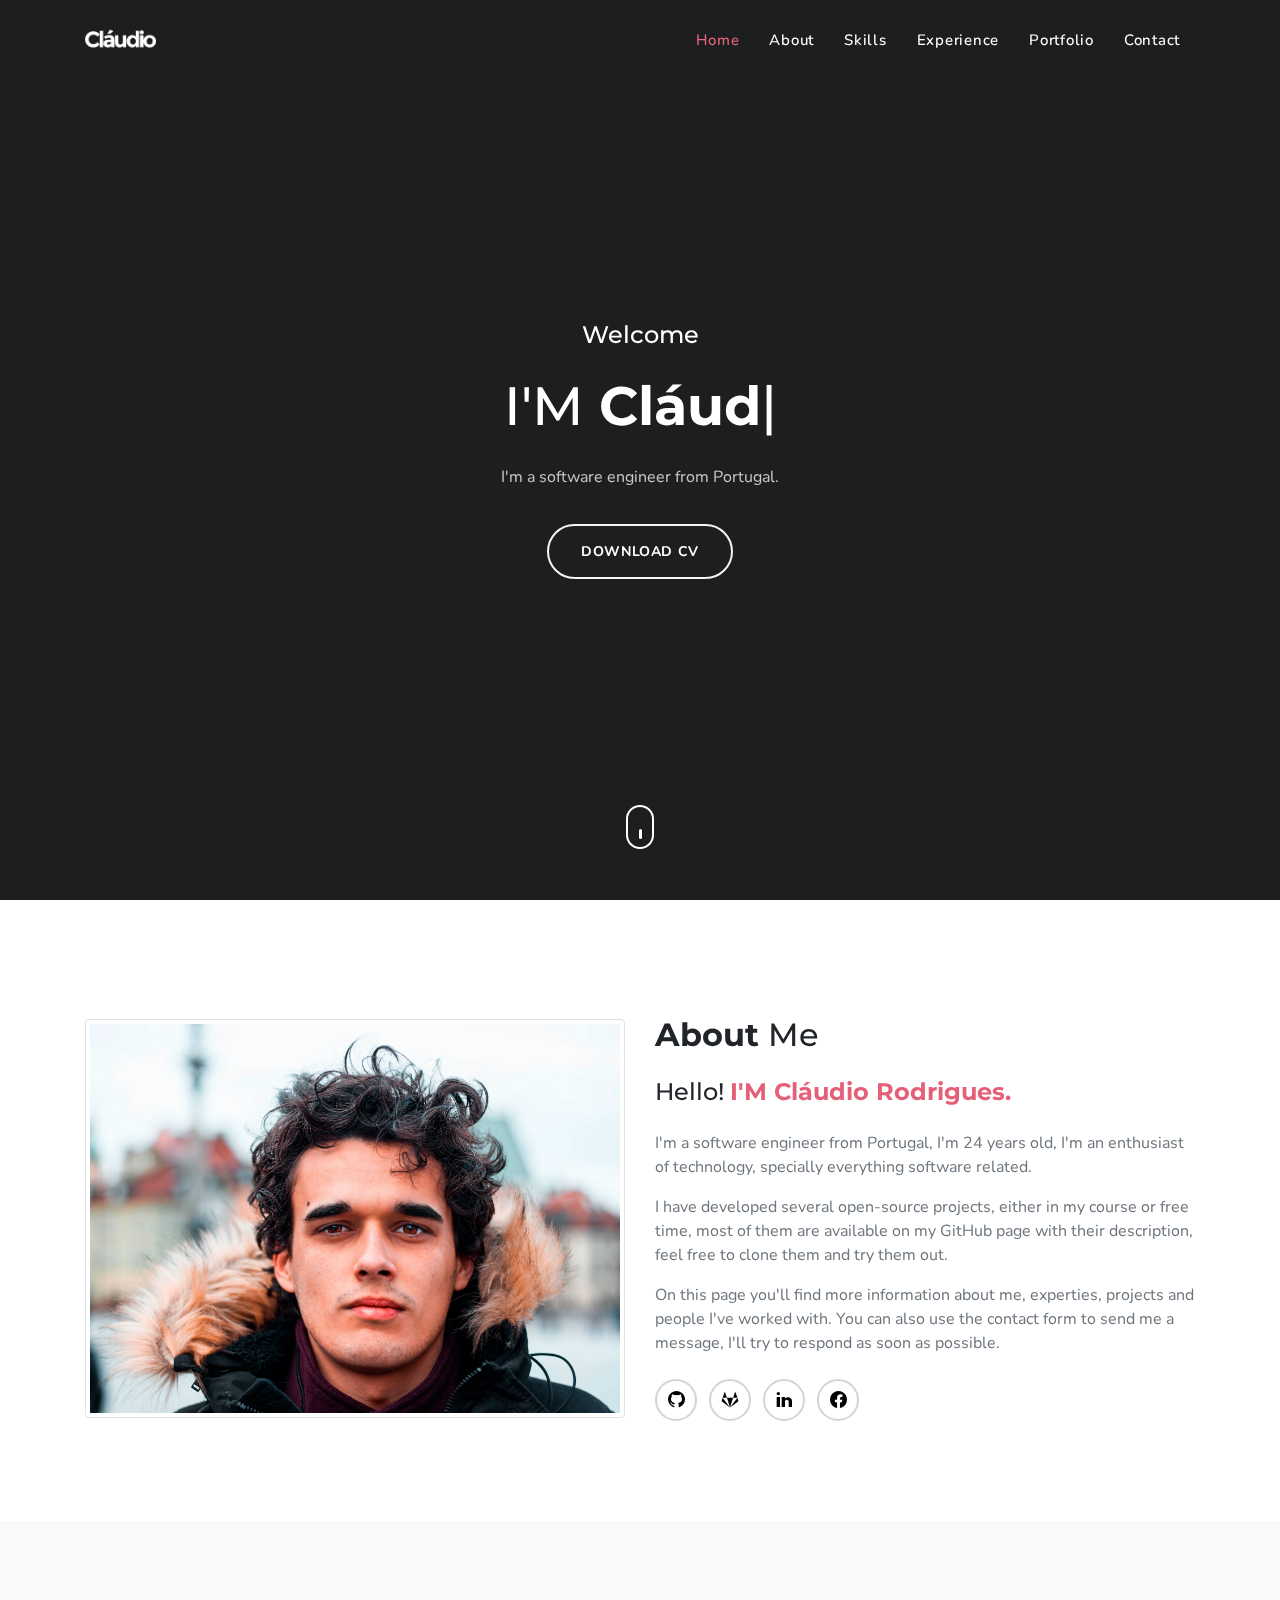
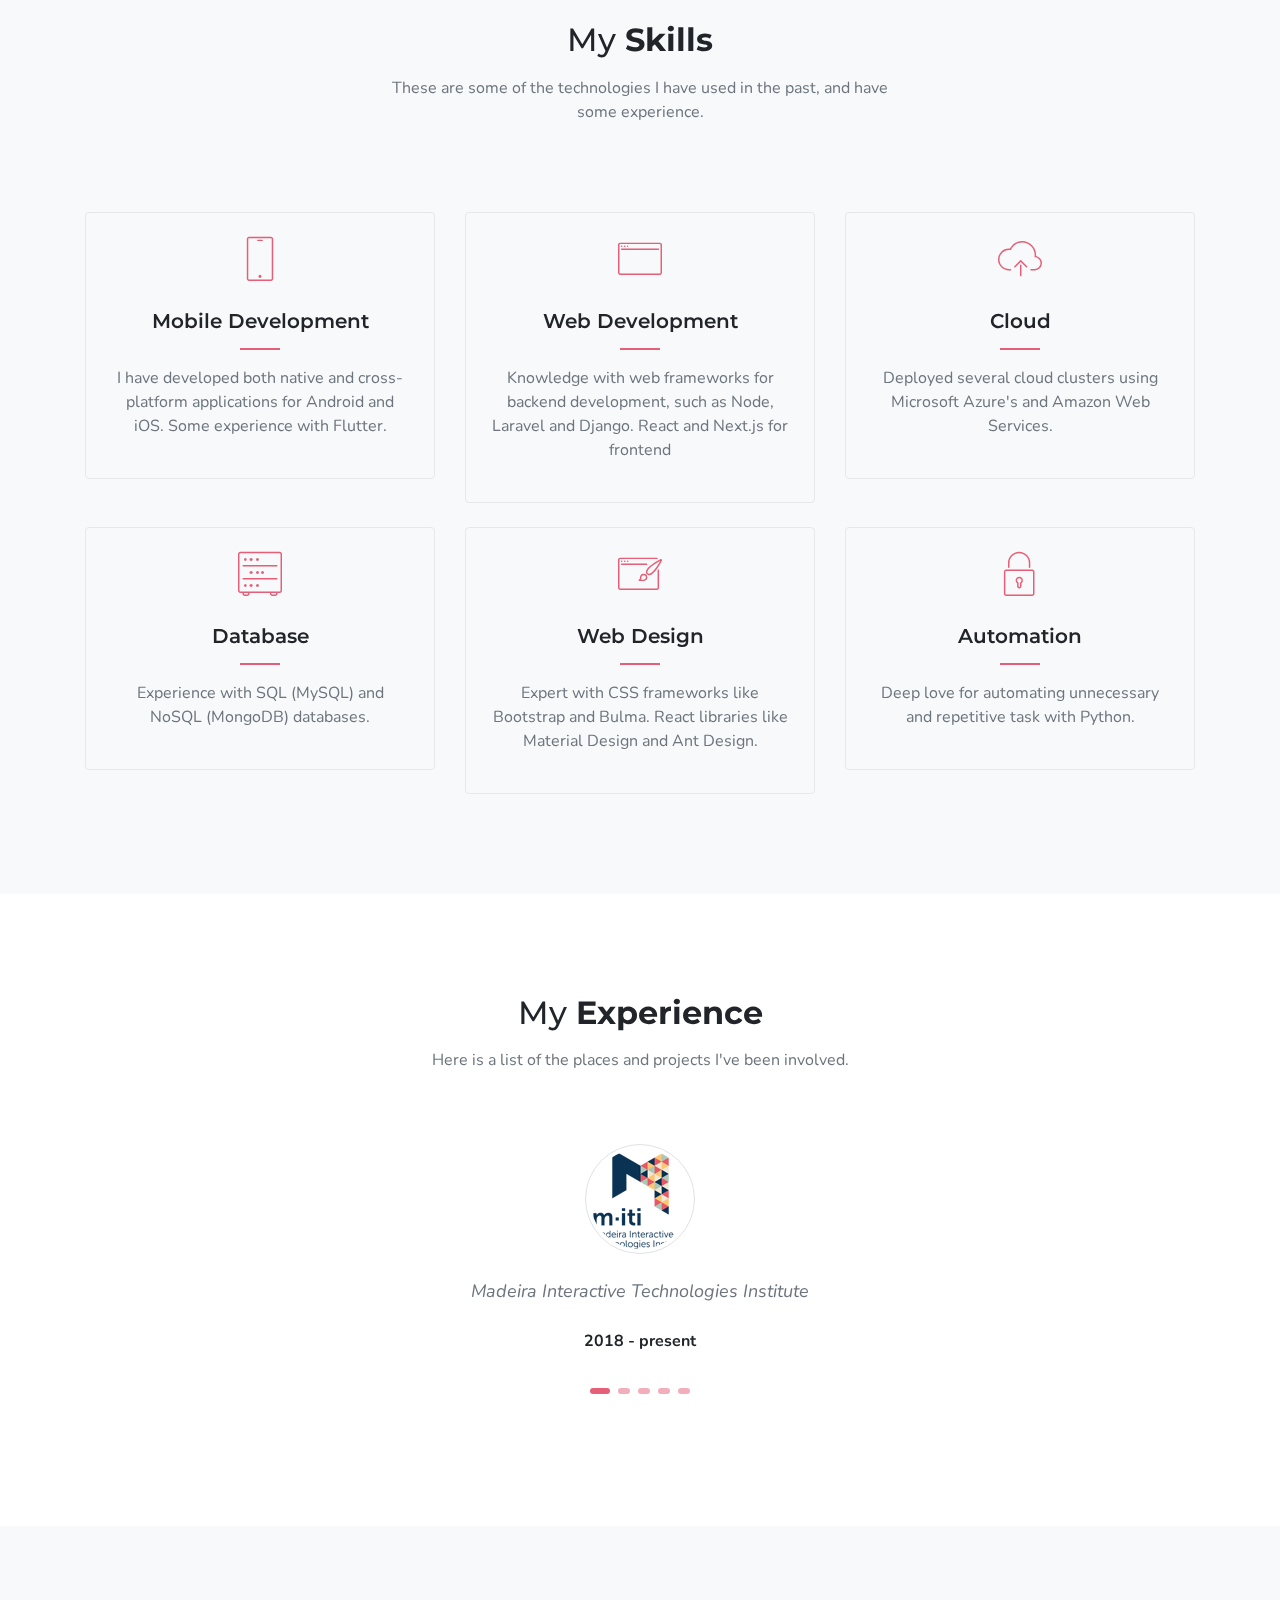
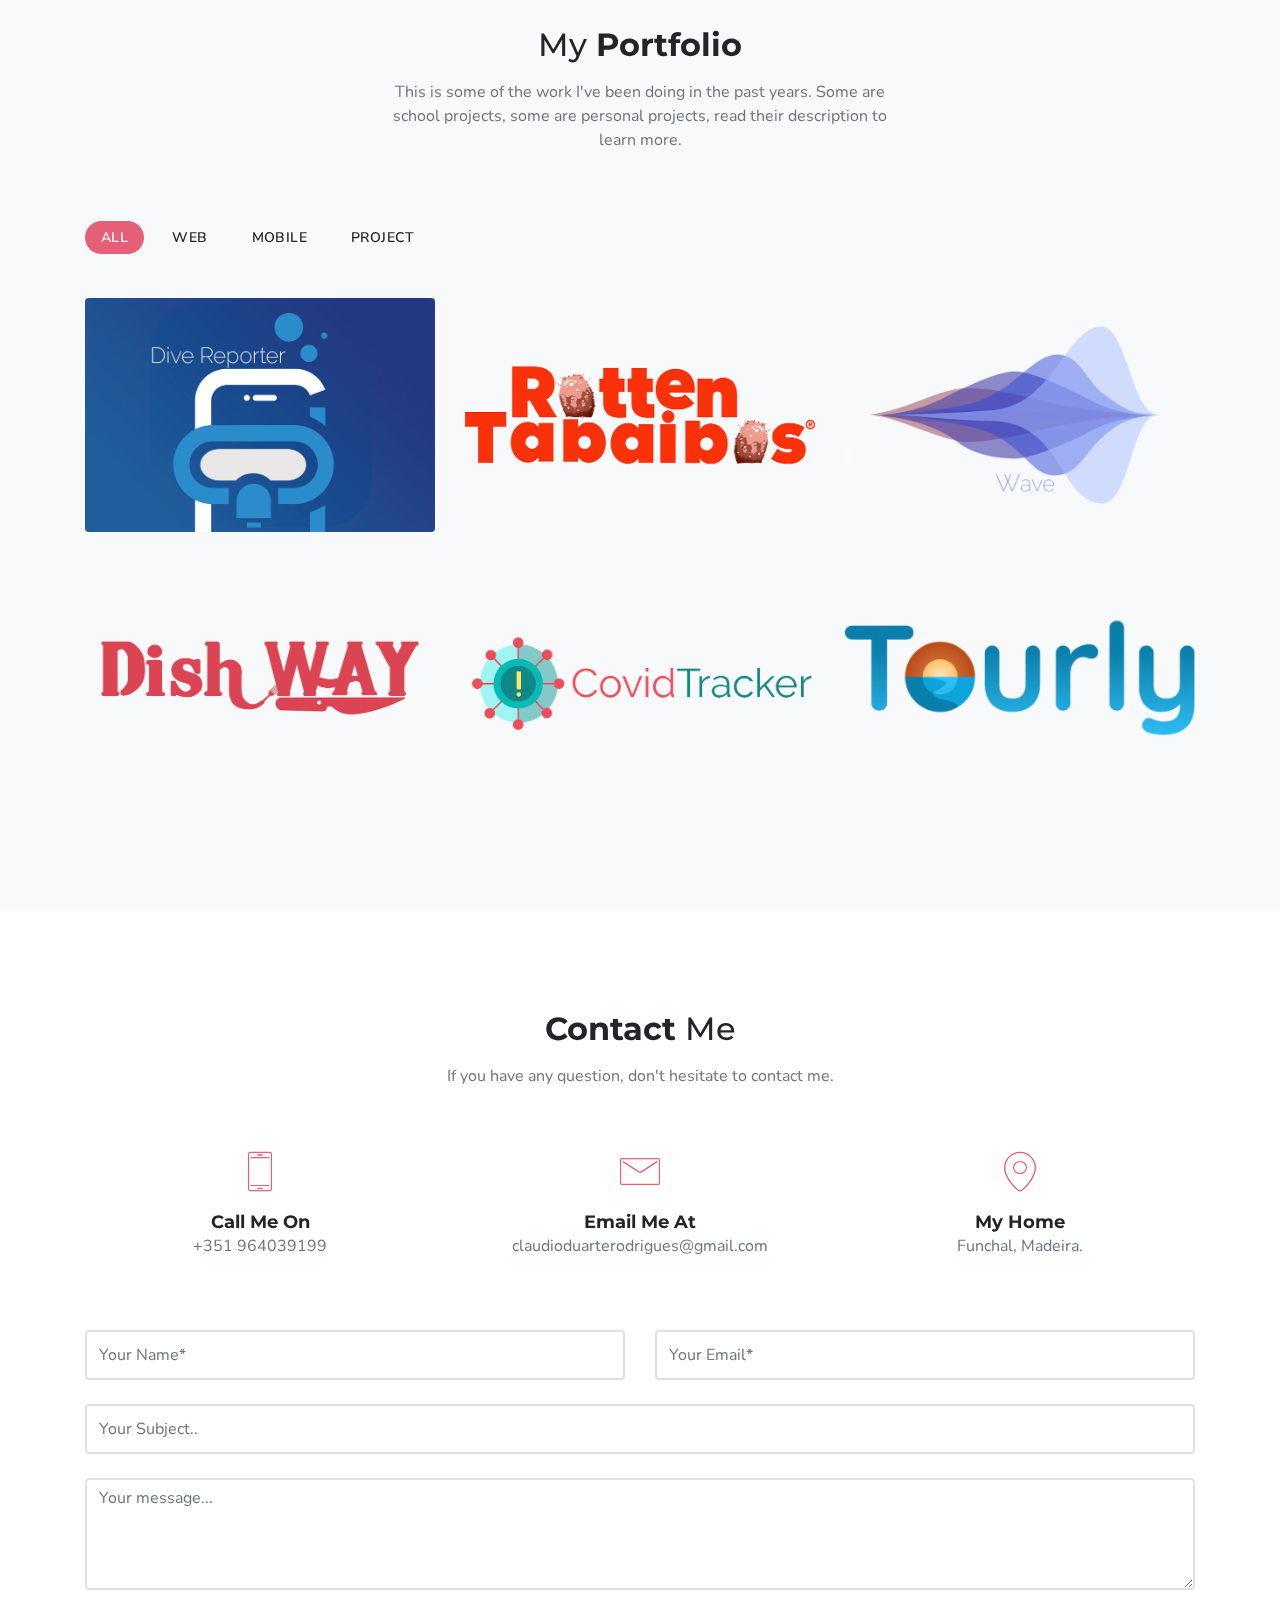
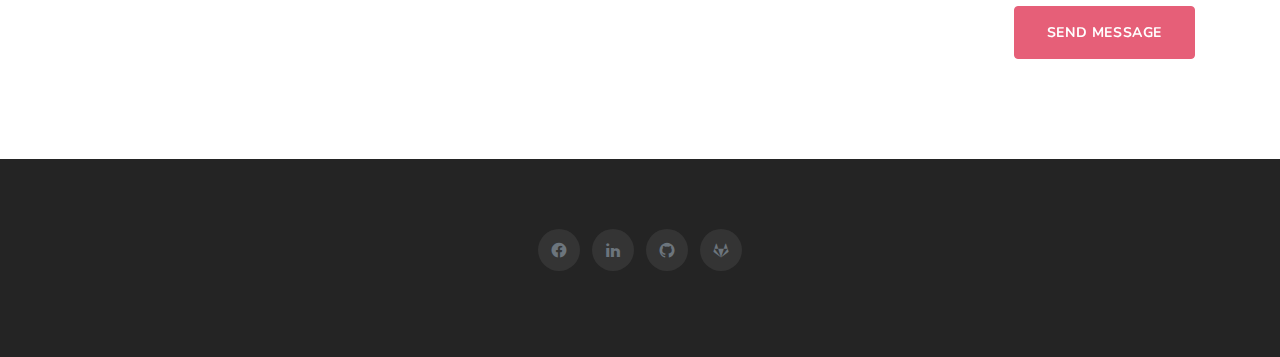
==== index.html @ 99cd3620 "Update index html" ====
<!DOCTYPE html>
<html lang="en">

<head>
    <meta charset="UTF-8">
    <meta name="viewport" content="width=device-width, initial-scale=1">
    <title>Cláudio Rodrigues</title>
    <meta name="description" content="" />
    <meta name="keywords" content="" />
    <meta name="author" content="SRBThemes" />

    <link rel="shortcut icon" href="favicon-32x32.png">

    <!--Bootstrap Css-->
    <link rel="stylesheet" type="text/css" href="css/bootstrap.min.css" />

    <!-- Materialdesign icons Css -->
    <link href="MaterialDesign-Webfont-master/css/materialdesignicons.css" rel="stylesheet">

    <!-- Mobirise icons Css -->
    <link href="mobiriseicons/16 px/mobirise/style.css" rel="stylesheet">
    <link href="mobiriseicons/24 px/mobirise/style.css" rel="stylesheet">
    <link href="mobiriseicons/30 px/mobirise/style.css" rel="stylesheet">

    <!-- Magnific-popup -->
    <link rel="stylesheet" href="css/magnific-popup.css">

    <!-- Youtube Background -->
    <link rel="stylesheet" href="css/ytplayer.css">

    <!-- Animate Css -->
    <link rel="stylesheet" href="css/animate.min.css">

    <!-- OWL SLIDER -->
    <link rel="stylesheet" href="css/owl.carousel.css" />
    <link rel="stylesheet" href="css/owl.theme.css" />
    <link rel="stylesheet" href="css/owl.transitions.css" />

    <!-- Custom style Css -->
    <link href="css/style.css" rel="stylesheet">
    <link href="css/default.css" rel="stylesheet" id="option-color">
    <link rel="stylesheet" href="https://s.pageclip.co/v1/pageclip.css" media="screen"> 
</head> 

<body>

    <!-- Loader -->
    <div id="preloader">
        <div id="status">
            <div class="spinner">Loading...</div>
        </div>
    </div>

    <!-- Start Navbar -->
    <nav class="navbar navbar-expand-lg fixed-top custom-nav sticky">
        <div class="container">
            <a class="navbar-brand pt-0 logo" href="">
                <img src="claudio-dark.png" alt="" class="img-fluid logo-light">
                <img src="claudio-light.png" alt="" class="img-fluid logo-dark">
            </a>

            <button class="navbar-toggler" type="button" data-toggle="collapse" data-target="#navbarCollapse"
                aria-controls="navbarCollapse" aria-expanded="false" aria-label="Toggle navigation">
                <span class="mdi mdi-menu"></span>
            </button> 

            <div class="collapse navbar-collapse" id="navbarCollapse">
                <ul class="navbar-nav ml-auto">
                    <li class="nav-item active">
                        <a class="nav-link" href="#home">Home</a>
                    </li>
                    <li class="nav-item">
                        <a class="nav-link" href="#about">About</a>
                    </li>
                    <li class="nav-item">
                        <a class="nav-link" href="#services">Skills</a>
                    </li>
                    <li class="nav-item">
                        <a class="nav-link" href="#client">Experience</a>
                    </li>
                    <li class="nav-item">
                        <a class="nav-link" href="#work">Portfolio</a>
                    </li>
                    <li class="nav-item">
                        <a class="nav-link" href="#contact">Contact</a>
                    </li>
                </ul>
            </div>
        </div>
    </nav>
    <!-- End Navbar -->

    <!-- START HOME -->
    <section class="bg-dark h-100vh" id="home">
        <div class="bg-overlay"></div>
        <a id="video" class="youtube-bg"
            data-property="{videoURL:'https://www.youtube.com/watch?v=QwszX3r3KiM',containment:'#home', showControls:false, autoPlay:true, loop:true, mute:true, startAt:0, opacity:1, quality:'default'}"></a>
        <div class="header-table">
            <div class="header-table-center">
                <div class="container">
                    <div class="row justify-content-center">
                        <div class="col-lg-12">
                            <div class="text-center header-content mx-auto">
                                <h4 class="text-white first-title mb-4">Welcome</h4>
                                <h1 class="header-name text-white text-capitalize mb-0">I'M <span
                                        class="element font-weight-bold"
                                        data-elements="Cláudio Rodrigues.,A Software Engineer.,A Student."></span></h1>
                                <p class="text-white mx-auto header-desc mt-4">I'm a software engineer from Portugal.</p>
                                <div class="mt-4 pt-2">
                                    <a href="cv.pdf" target="_blank"
                                        class="btn btn-outline-custom btn-round">Download Cv</a>
                                </div>
                            </div>
                        </div>
                    </div>
                </div>
            </div>
        </div>
        <div class="scroll_down">
            <a href="#about" class="scroll">
                <i class="text-white"></i>
            </a>
        </div>
    </section>
    <!-- END HOME -->

    <!-- START ABOUT -->
    <section class="section" id="about">
        <div class="container">
            <div class="row align-items-center">
                <div class="col-lg-6">
                    <div class="mt-3">
                        <img src="IMG_7212_website.jpg" alt="" class="img-fluid mx-auto d-block img-thumbnail">
                    </div>
                </div>
                <div class="col-lg-6">
                    <div class="mt-3">
                        <h2><span class="font-weight-bold">About</span> Me</h2>
                        <h4 class="mt-4">Hello! <span class="text-custom font-weight-bold">I'M Cláudio Rodrigues.</span>
                        </h4>
                        <p class="text-muted mt-4">I'm a software engineer from Portugal, I'm 24 years old, I'm
                            an enthusiast of technology, specially everything software related.</p>
                        <p class="text-muted mt-2">I have developed several open-source projects, either in my course or
                            free time, most of them are available on my GitHub page with their description, feel free to
                            clone them and try them out.</p>
                        <p class="text-muted mt-2">On this page you'll find more information about me, experties,
                            projects and people I've worked with. You can also use the contact form to send me a
                            message, I'll try to respond as soon as possible.</p>
                        <div>
                            <ul class="mb-0 about-social list-inline mt-4">
                                <li class="list-inline-item"><a href="https://github.com/claudiorodr" target="_blank"><i
                                            class="mdi mdi-github-circle"></i></a></li>
                                <li class="list-inline-item"><a href="https://gitlab.com/claudiorodrigues"
                                        target="_blank"><i class="mdi mdi-gitlab"></i></a></li>
                                <li class="list-inline-item"><a
                                        href="https://www.linkedin.com/in/cl%C3%A1udio-rodrigues-5263551a8/"><i
                                            class="mdi mdi-linkedin" target="_blank"></i></a></li>
                                <li class="list-inline-item"><a href="https://www.facebook.com/claudio.duarte.01"
                                        target="_blank"><i class="mdi mdi-facebook"></i></a></li>
                            </ul>
                        </div>
                    </div>
                </div>
            </div>
        </div>
    </section>
    <!-- END ABOUT -->

    <!-- START SERVICES -->
    <section class="section bg-light" id="services">
        <div class="container">
            <div class="row justify-content-center">
                <div class="col-lg-12">
                    <div class="text-center">
                        <h2>My <span class="font-weight-bold">Skills</span></h2>
                        <p class="text-muted mx-auto section-subtitle mt-3">These are some of the technologies I have
                            used in the past, and have some experience.</p>
                    </div>
                </div>
            </div>
            <div class="row mt-5">
                <div class="col-lg-4">
                    <div class="text-center services-boxes rounded p-4 mt-4">
                        <div class="services-boxes-icon">
                            <i class="mbri-mobile text-custom display-4"></i>
                        </div>
                        <div class="mt-4">
                            <h5 class="mb-0">Mobile Development</h5>
                            <div class="services-title-border"></div>
                            <p class="text-muted mt-3">I have developed both native and cross-platform applications for
                                Android and iOS. Some experience with Flutter.</p>
                        </div>
                    </div>
                </div>
                <div class="col-lg-4">
                    <div class="text-center services-boxes rounded p-4 mt-4">
                        <div class="services-boxes-icon">
                            <i class="mbri-browse text-custom display-4"></i>
                        </div>
                        <div class="mt-4">
                            <h5 class="mb-0">Web Development</h5>
                            <div class="services-title-border"></div>
                            <p class="text-muted mt-3">Knowledge with web frameworks for backend development, such as
                                Node, Laravel and Django. React and Next.js for frontend</p>
                        </div>
                    </div>
                </div>
                <div class="col-lg-4">
                    <div class="text-center services-boxes rounded p-4 mt-4">
                        <div class="services-boxes-icon">
                            <i class="mbri-upload text-custom display-4"></i>
                        </div>
                        <div class="mt-4">
                            <h5 class="mb-0">Cloud</h5>
                            <div class="services-title-border"></div>
                            <p class="text-muted mt-3">Deployed several cloud clusters using Microsoft Azure's and
                                Amazon Web Services.</p>
                        </div>
                    </div>
                </div>
            </div>
            <div class="row">
                <div class="col-lg-4">
                    <div class="text-center services-boxes rounded p-4 mt-4">
                        <div class="services-boxes-icon">
                            <i class="mbri-database text-custom display-4"></i>
                        </div>
                        <div class="mt-4">
                            <h5 class="mb-0">Database</h5>
                            <div class="services-title-border"></div>
                            <p class="text-muted mt-3">Experience with SQL (MySQL) and NoSQL (MongoDB) databases. </p>
                        </div>
                    </div>
                </div>
                <div class="col-lg-4">
                    <div class="text-center services-boxes rounded p-4 mt-4">
                        <div class="services-boxes-icon">
                            <i class="mbri-website-theme text-custom display-4"></i>
                        </div>
                        <div class="mt-4">
                            <h5 class="mb-0">Web Design</h5>
                            <div class="services-title-border"></div>
                            <p class="text-muted mt-3">Expert with CSS frameworks like Bootstrap and Bulma. React
                                libraries like Material Design and Ant Design.</p>
                        </div>
                    </div>
                </div>
                <div class="col-lg-4">
                    <div class="text-center services-boxes rounded p-4 mt-4">
                        <div class="services-boxes-icon">
                            <i class="mbri-lock text-custom display-4"></i>
                        </div>
                        <div class="mt-4">
                            <h5 class="mb-0">Automation</h5>
                            <div class="services-title-border"></div>
                            <p class="text-muted mt-3">Deep love for automating unnecessary and repetitive task with
                                Python.</p>
                        </div>
                    </div>
                </div>
            </div>
        </div>
    </section>
    <!-- END SERVICES -->

    <!-- START CLIENT -->
    <section class="section text-center" id="client">
        <div class="container">
            <div class="row justify-content-center">
                <div class="col-lg-12">
                    <div class="text-center">
                        <h2>My <span class="font-weight-bold">Experience</span></h2>
                        <p class="text-muted mx-auto section-subtitle mt-3">Here is a list of the places and projects
                            I've been involved.</p>
                    </div>
                </div>
            </div>
            <div class="row mt-4 pt-4">
                <div class="col-lg-12">
                    <div id="owl-demo" class="owl-carousel">
                        <div class="text-center testi_boxes mx-auto">
                            <div class="tam_testi_icon text-custom">
                                <!-- <i class="mbri-quote-left"></i> -->
                            </div>
                            <div class="mt-2">
                                <div>
                                    <img src="images/miti.png" alt=""
                                        class="mx-auto img-thumbnail img-fluid d-block rounded-circle">
                                </div>
                                <p class="client_review font-italic mt-4 text-center text-muted">Madeira Interactive
                                    Technologies Institute
                                </p>
                                <p class="client_name text-center mb-0 mt-4"> <span class="font-weight-bold">2018 -
                                        present</span></p>
                            </div>
                        </div>
                        <div class="text-center testi_boxes mx-auto">
                            <div class="tam_testi_icon text-custom">
                                <!-- <i class="mbri-quote-left"></i> -->
                            </div>
                            <div class="mt-2">
                                <div>
                                    <img src="images/UMA.png" alt=""
                                        class="mx-auto img-thumbnail img-fluid d-block rounded-circle">
                                </div>
                                <p class="client_review font-italic mt-4 text-center text-muted">University of Madeira
                                </p>
                                <p class="client_name text-center mb-0 mt-4"><span class="font-weight-bold">2016 -
                                        present</span></p>
                            </div>
                        </div>
                        <div class="text-center testi_boxes mx-auto">
                            <div class="tam_testi_icon text-custom">
                                <!-- <i class="mbri-quote-left"></i> -->
                            </div>
                            <div class="mt-2">
                                <div>
                                    <img src="images/MARIBOR.png" alt=""
                                        class="mx-auto img-thumbnail img-fluid d-block rounded-circle">
                                </div>
                                <p class="client_review font-italic mt-4 text-center text-muted">University of Maribor
                                </p>
                                <p class="client_name text-center mb-0 mt-4"><span class="font-weight-bold">2020</span>
                                </p>
                            </div>
                        </div>
                        <div class="text-center testi_boxes mx-auto">
                            <div class="tam_testi_icon text-custom">
                                <!-- <i class="mbri-quote-left"></i> -->
                            </div>
                            <div class="mt-2">
                                <div>
                                    <img src="images/mare.jpg" alt=""
                                        class="mx-auto img-thumbnail img-fluid d-block rounded-circle">
                                </div>
                                <p class="client_review font-italic mt-4 text-center text-muted">MARE-Madeira
                                </p>
                                <p class="client_name text-center mb-0 mt-4"><span class="font-weight-bold">2021 - 2022</span>
                                </p>
                            </div>
                        </div>
                        <div class="text-center testi_boxes mx-auto">
                            <div class="tam_testi_icon text-custom">
                                <!-- <i class="mbri-quote-left"></i> -->
                            </div>
                            <div class="mt-2">
                                <div>
                                    <img src="images/elgoritmo.png" alt=""
                                        class="mx-auto img-thumbnail img-fluid d-block rounded-circle">
                                </div>
                                <p class="client_review font-italic mt-4 text-center text-muted">Elgoritmo
                                </p>
                                <p class="client_name text-center mb-0 mt-4"><span class="font-weight-bold">2021 - 2022</span>
                                </p>
                            </div>
                        </div>
                    </div>
                </div>
            </div>
        </div>
    </section>
    <!-- END CLIENT -->

    <!--START WORK -->
    <section class="section bg-light" id="work">
        <div class="container">
            <div class="row justify-content-center">
                <div class="col-lg-12">
                    <div class="text-center">
                        <h2>My <span class="font-weight-bold">Portfolio</span></h2>
                        <p class="text-muted mx-auto section-subtitle mt-3">This is some of the work I've been doing in
                            the past years. Some are school projects, some are personal projects, read their description
                            to learn more.</p>
                    </div>
                </div>
            </div>
            <div class="row mt-5 ">
                <ul class="col list-unstyled list-inline mb-0 text-uppercase work_menu" id="menu-filter">
                    <li class="list-inline-item"><a class="active" data-filter="*">All</a></li>
                    <li class="list-inline-item"><a class="" data-filter=".web">Web</a></li>
                    <li class="list-inline-item"><a class="" data-filter=".mobile">Mobile</a></li>
                    <li class="list-inline-item"><a class="" data-filter=".project">Project</a></li>
                </ul>
            </div>
        </div>
        <div class="container">
            <div class="row mt-4 work-filter">
                <div class="col-lg-4 work_item mobile">
                    <a href="images/dive-showcase.png" class="img-zoom">
                        <div class="work_box">
                            <div class="work_img">
                                <img src="images/dive.png" class="img-fluid mx-auto d-block rounded" alt="work-img">
                            </div>
                            <div class="work_detail">
                                <p class="mb-2">Mobile Development</p>
                                <h4 class="mb-0">Dive Reporter</h4>
                            </div>
                        </div>
                    </a>
                </div>

                <div class="col-lg-4 work_item web">
                    <a href="images/rotten-showcase.png" class="img-zoom">
                        <div class="work_box">
                            <div class="work_img">
                                <img src="images/rotten.png" class="img-fluid mx-auto d-block rounded" alt="work-img">
                            </div>
                            <div class="work_detail">
                                <p class="mb-2">Web Development</p>
                                <h4 class="mb-0">Rotten Tabaibos</h4>
                            </div>
                        </div>
                    </a>
                </div>

                <div class="col-lg-4 work_item web mobile project">
                    <a href="images/wave.png" class="img-zoom">
                        <div class="work_box">
                            <div class="work_img">
                                <img src="images/wave.png" class="img-fluid mx-auto d-block rounded" alt="work-img">
                            </div>
                            <div class="work_detail">
                                <p class="mb-2">Project</p>
                                <h4 class="mb-0">Wave</h4>
                            </div>
                        </div>
                    </a>
                </div>

                <div class="col-lg-4 work_item mobile">
                    <a href="images/dishway-showcase.png" class="img-zoom">
                        <div class="work_box">
                            <div class="work_img">
                                <img src="images/dishway.png" class="img-fluid mx-auto d-block rounded" alt="work-img">
                            </div>
                            <div class="work_detail">
                                <p class="mb-2">Mobile Development</p>
                                <h4 class="mb-0">DishWay</h4>
                            </div>
                        </div>
                    </a>
                </div>

                <div class="col-lg-4 work_item web">
                    <a href="images/tracker-showcase.png" class="img-zoom">
                        <div class="work_box">
                            <div class="work_img">
                                <img src="images/covid.png" class="img-fluid mx-auto d-block rounded" alt="work-img">
                            </div>
                            <div class="work_detail">
                                <p class="mb-2">Web Development</p>
                                <h4 class="mb-0">Covid Tracker</h4>
                            </div>
                        </div>
                    </a>
                </div>
                <div class="col-lg-4 work_item devlopment webdesign">
                    <a href="images/tourly.png" class="img-zoom">
                        <div class="work_box">
                            <div class="work_img">
                                <img src="images/tourly.png" class="img-fluid mx-auto d-block rounded" alt="work-img">
                            </div>
                            <div class="work_detail">
                                <p class="mb-2">Web Development</p>
                                <h4 class="mb-0">Tourly</h4>
                            </div>
                        </div>
                    </a>
                </div>
            </div>
        </div>
    </section>
    <!--END WORK -->
    <!-- START CONTACT -->
    <section class="section" id="contact">
        <div class="container">
            <div class="row justify-content-center">
                <div class="col-lg-12">
                    <div class="text-center">
                        <h2><span class="font-weight-bold">Contact</span> Me</h2>
                        <p class="text-muted mx-auto section-subtitle mt-3">If you have any question, don't hesitate to
                            contact me.</p>
                    </div>
                </div>
            </div>
            <div class="row mt-5">
                <div class="col-lg-4">
                    <div class="text-center">
                        <div>
                            <i class="mbri-mobile2 text-custom h1"></i>
                        </div>
                        <div class="mt-3">
                            <h5 class="mb-0 contact_detail-title font-weight-bold">Call Me On</h5>
                            <p class="text-muted">+351 964039199</p>
                        </div>
                    </div>
                </div>
                <div class="col-lg-4">
                    <div class="text-center">
                        <div>
                            <i class="mbri-letter text-custom h1"></i>
                        </div>
                        <div class="mt-3">
                            <h5 class="mb-0 contact_detail-title font-weight-bold">Email Me At</h5>
                            <p class="text-muted">claudioduarterodrigues@gmail.com</p>
                        </div>
                    </div>
                </div>
                <div class="col-lg-4">
                    <div class="text-center">
                        <div>
                            <i class="mbri-pin text-custom h1"></i>
                        </div>
                        <div class="mt-3">
                            <h5 class="mb-0 contact_detail-title font-weight-bold">My Home</h5>
                            <p class="text-muted">Funchal, Madeira.</p>
                        </div>
                    </div>
                </div>
            </div>
            <div class="row mt-5">
                <div class="col-lg-12">
                    <div class="form-kerri">
                        <form action="https://send.pageclip.co/g1JEtmdLEpcV88OG7u0g9NPK8a7kbzGj" method="post">
                            <div class="row">
                                <div class="col-lg-6">
                                    <div class="form-group mt-2">
                                        <input name="name" id="name" type="text" class="form-control"
                                            placeholder="Your Name*" required="">
                                    </div>
                                </div>
                                <div class="col-lg-6">
                                    <div class="form-group mt-2">
                                        <input name="email" id="email" type="email" class="form-control"
                                            placeholder="Your Email*" required="">
                                    </div>
                                </div>
                            </div>
                            <div class="row">
                                <div class="col-lg-12">
                                    <div class="form-group mt-2">
                                        <input type="text" class="form-control" id="subject"
                                            placeholder="Your Subject.." required="" />
                                    </div>
                                </div>
                            </div>
                            <div class="row">
                                <div class="col-lg-12">
                                    <div class="form-group mt-2">
                                        <textarea name="comments" id="comments" rows="4" class="form-control"
                                            placeholder="Your message..."></textarea>
                                    </div>
                                </div>
                            </div>
                            <div class="row">
                                <div class="col-lg-12 text-right">
                                    <input type="submit" class="btn btn-custom" value="Send Message">
                                </div>
                            </div>
                        </form>
                    </div>
                </div>
            </div>
        </div>
    </section>
    <!-- END CONTACT -->

    <!--START FOOTER-->
    <footer class="footer bg-light">
        <div class="container">
            <div class="row justify-content-center text-center">
                <div class="col-md-12">
                    <div class="text-center text-white footer-alt">
                        <ul class="list-unstyled list-inline mb-3">
                            <li class="list-inline-item"><a href="https://www.facebook.com/claudio.duarte.01"><i
                                        class="mdi mdi-facebook text-muted"></i></a></li>
                            <li class="list-inline-item"><a
                                    href="https://www.linkedin.com/in/cl%C3%A1udio-rodrigues-5263551a8/"><i
                                        class="mdi mdi-linkedin text-muted"></i></a>
                            </li>
                            <li class="list-inline-item"><a href="https://github.com/claudiorodr"><i
                                        class="mdi mdi-github-circle text-muted"></i></a></li>
                            <li class="list-inline-item"><a href="https://gitlab.com/claudiorodrigues"><i
                                        class="mdi mdi-gitlab text-muted"></i></a></li>
                        </ul>
                    </div>
                </div>
            </div>
        </div>
    </footer>
    <!--END FOOTER-->



    <!-- Back To Top -->
    <a href="#" class="back_top"> <i class="mdi mdi-chevron-up"> </i> </a>

    <!-- JAVASCRIPTS -->
    <script src="js/jquery.min.js"></script>
    <script src="js/popper.min.js"></script>
    <script src="js/bootstrap.min.js"></script>
    <!--EASING JS-->
    <script src="js/jquery.easing.min.js"></script>
    <script src="js/scrollspy.min.js"></script>
    <!--PORTFOLIO FILTER JS-->
    <script src="js/isotope.js"></script>
    <!-- Magnific Popup Js -->
    <script src="js/jquery.magnific-popup.min.js"></script>
    <!-- TYPED -->
    <script src="js/typed.js"></script>
    <!-- OWL CAROUSEL -->
    <script src="js/owl.carousel.min.js"></script>
    <!--YT Background-->
    <script src="js/jquery.mb.YTPlayer.js"></script>
    <!-- switcher js -->
    <script src="js/switcher.js"></script>
    <!--CUSTOM JS-->
    <script src="js/custom.js"></script>
    <script>
        $(".youtube-bg").mb_YTPlayer();
    </script>
    <script src="https://s.pageclip.co/v1/pageclip.js" charset="utf-8"></script>
</body>

<!-- Mirrored from theme.srbthemes.com/kerri/light/index_18.html by HTTrack Website Copier/3.x [XR&CO'2014], Fri, 21 Feb 2020 17:52:02 GMT -->

</html>
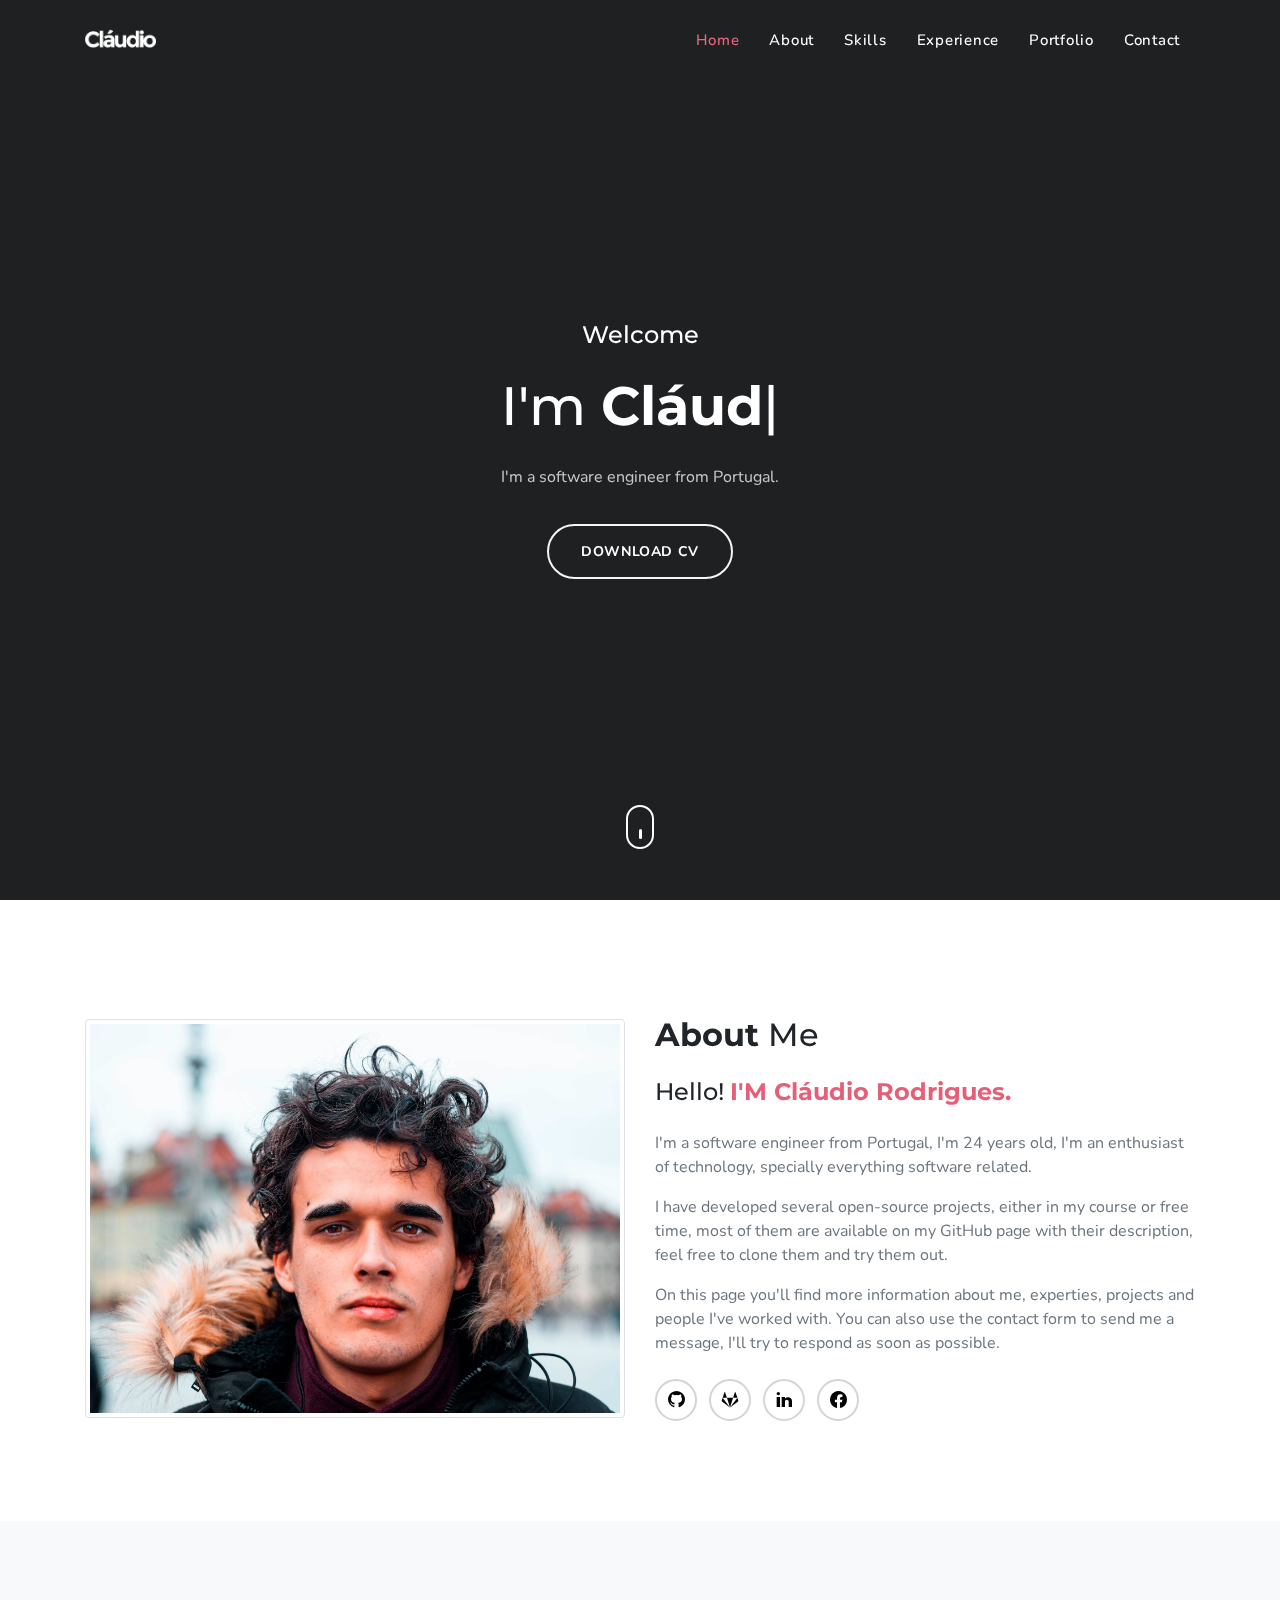
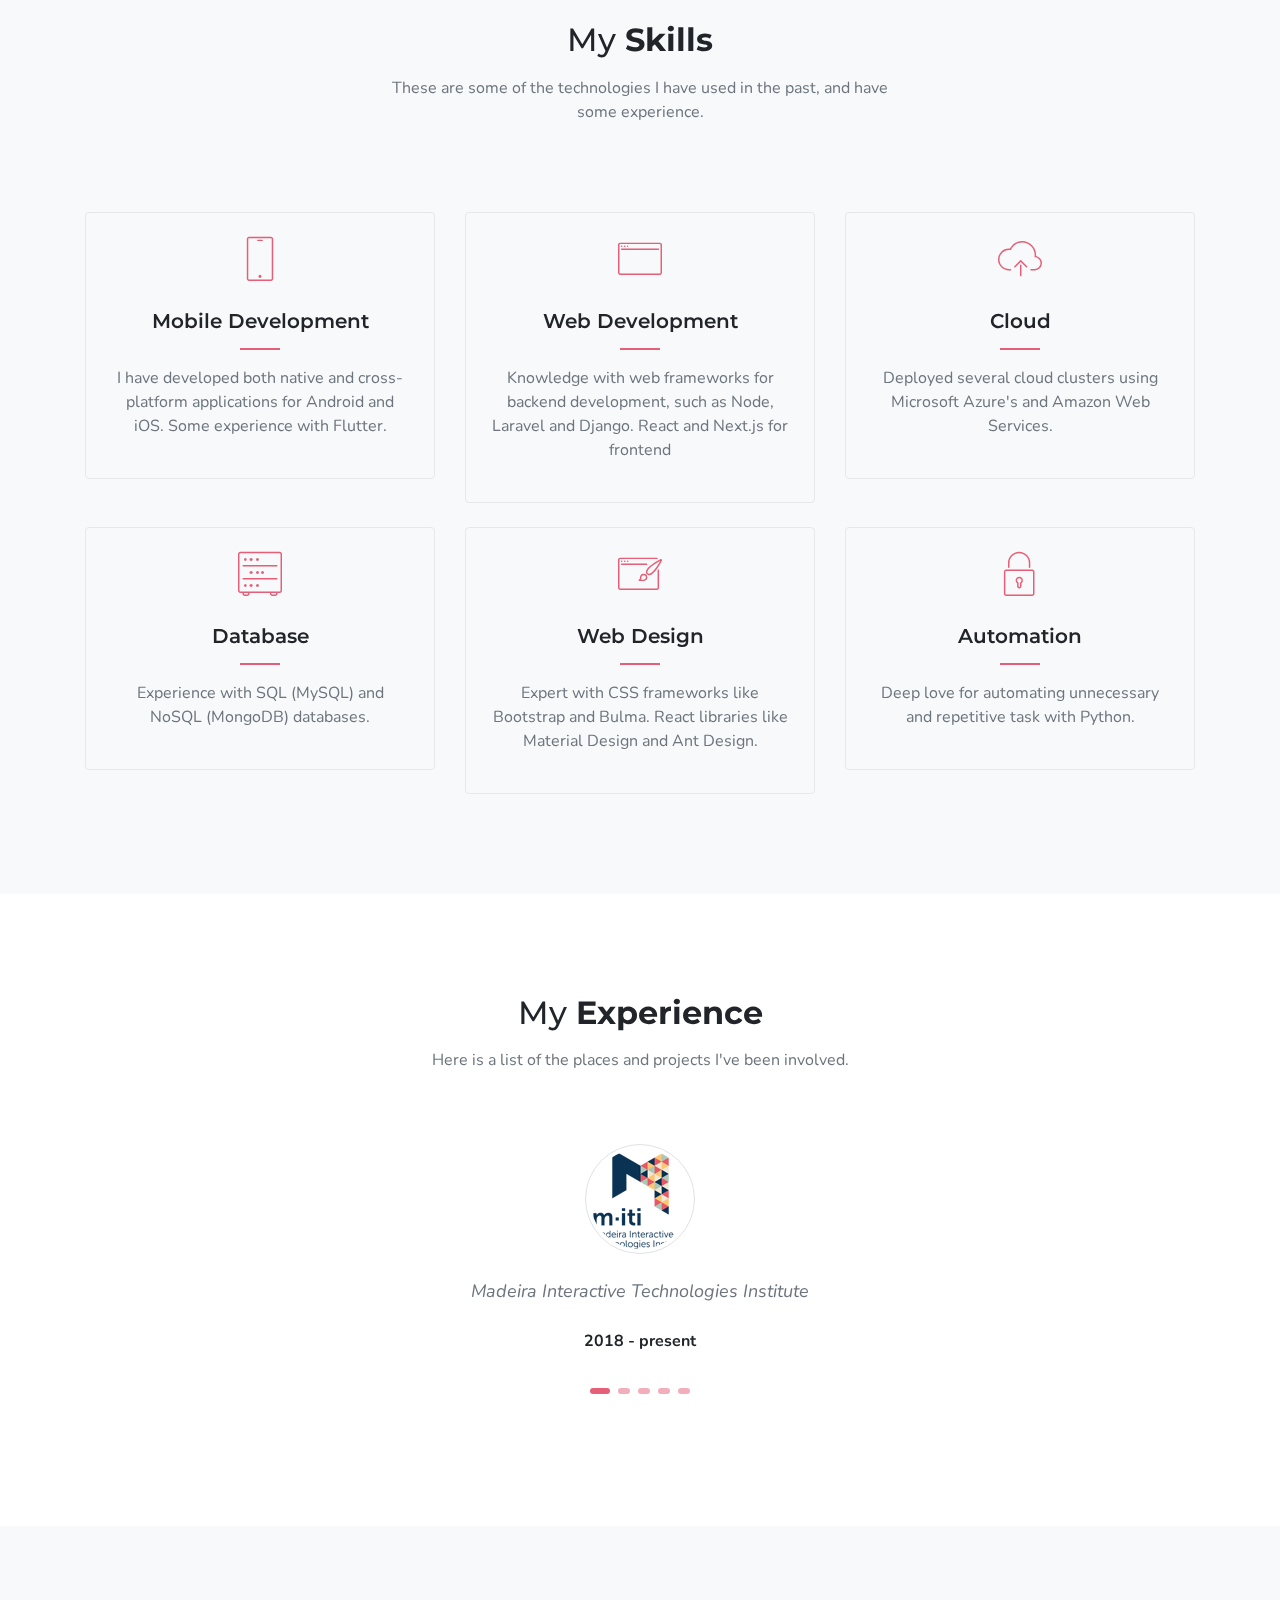
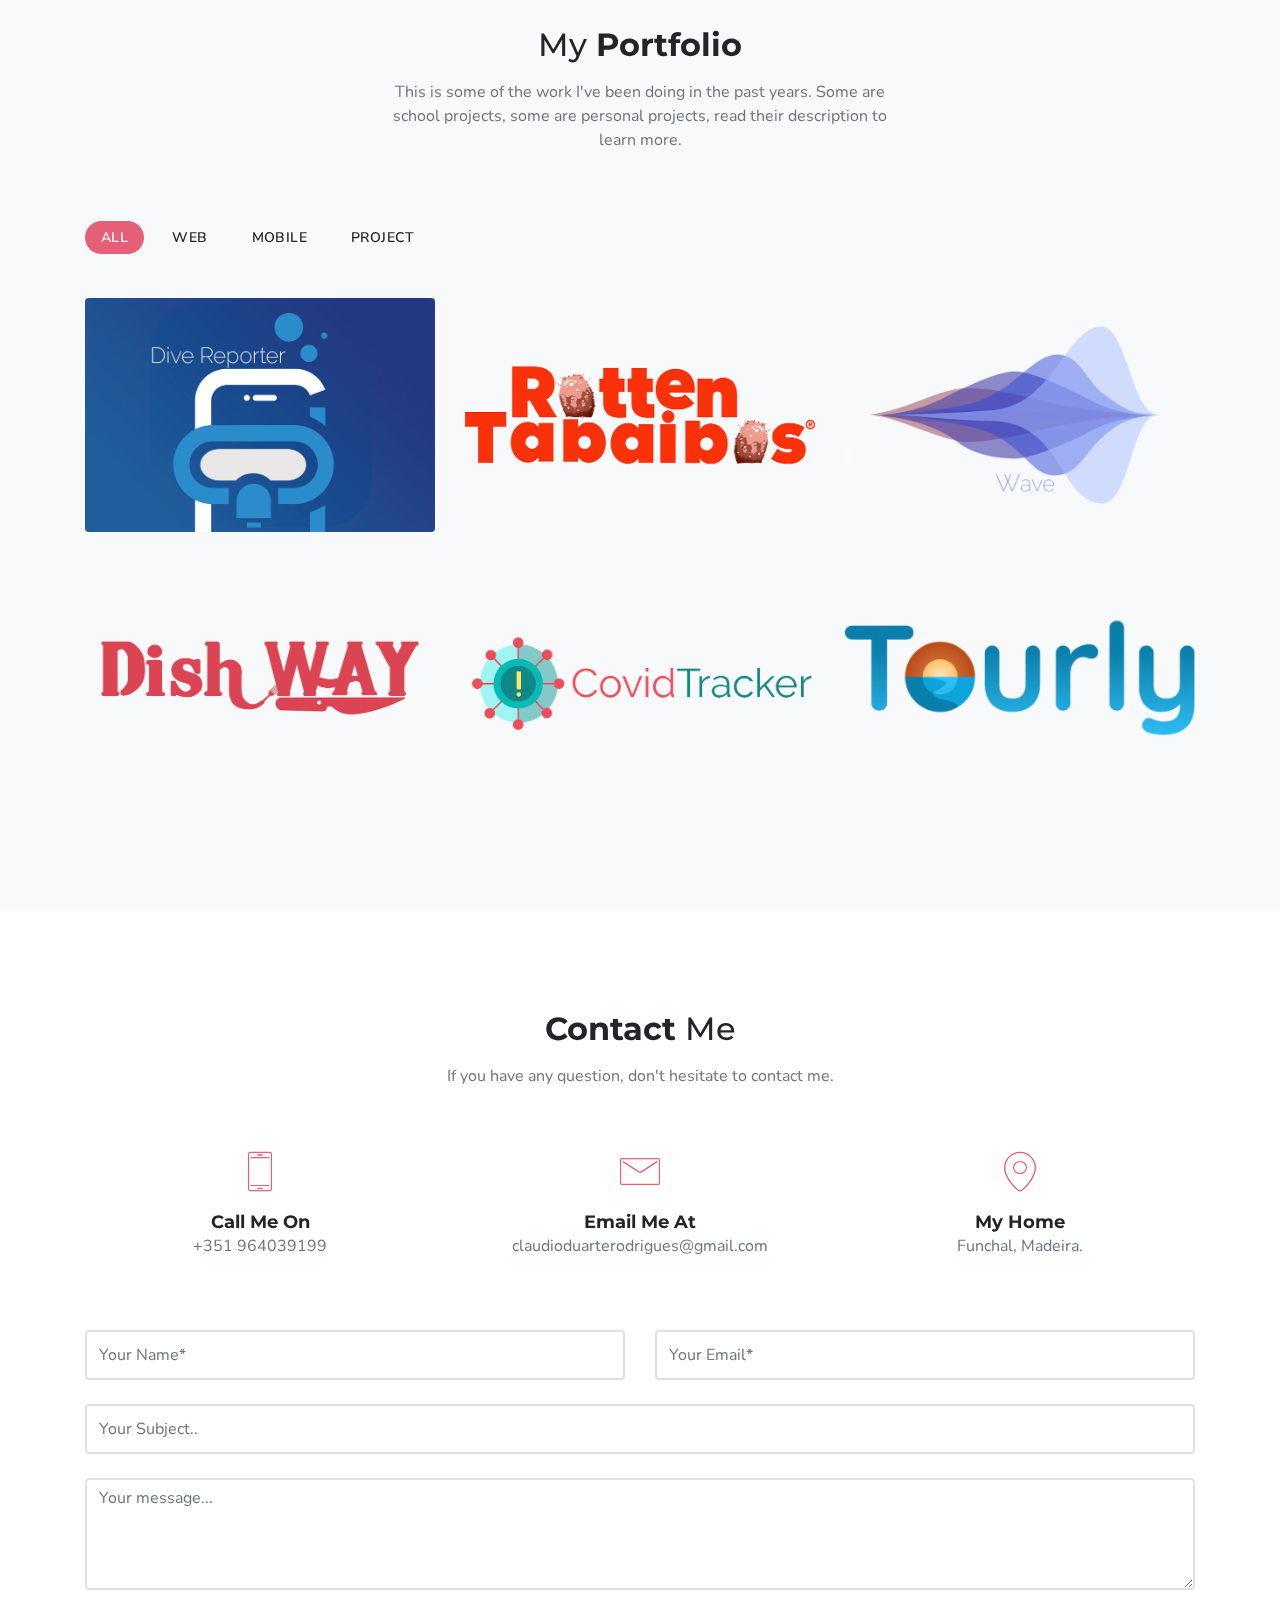
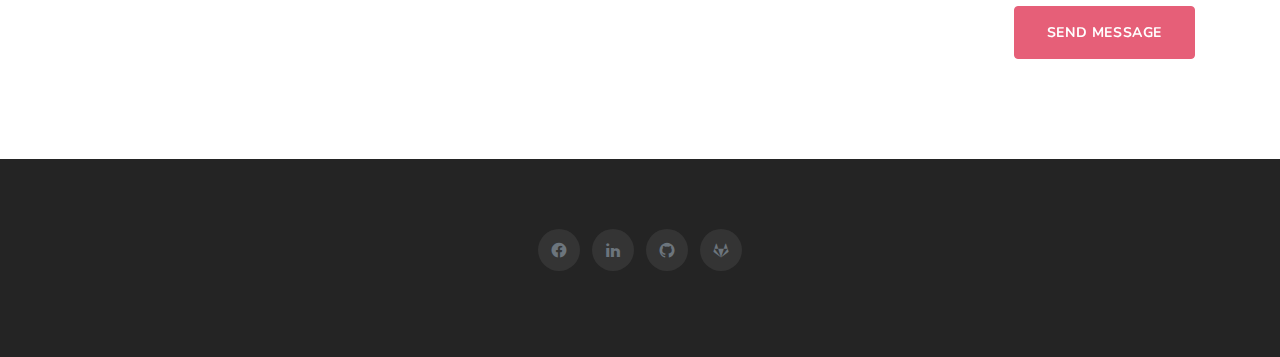
==== commit 68e11715: "Update index html" ====
--- a/index.html
+++ b/index.html
@@ -102,7 +102,7 @@
                         <div class="col-lg-12">
                             <div class="text-center header-content mx-auto">
                                 <h4 class="text-white first-title mb-4">Welcome</h4>
-                                <h1 class="header-name text-white text-capitalize mb-0">I'M <span
+                                <h1 class="header-name text-white text-capitalize mb-0">I'm <span
                                         class="element font-weight-bold"
                                         data-elements="Cláudio Rodrigues.,A Software Engineer.,A Student."></span></h1>
                                 <p class="text-white mx-auto header-desc mt-4">I'm a software engineer from Portugal.</p>
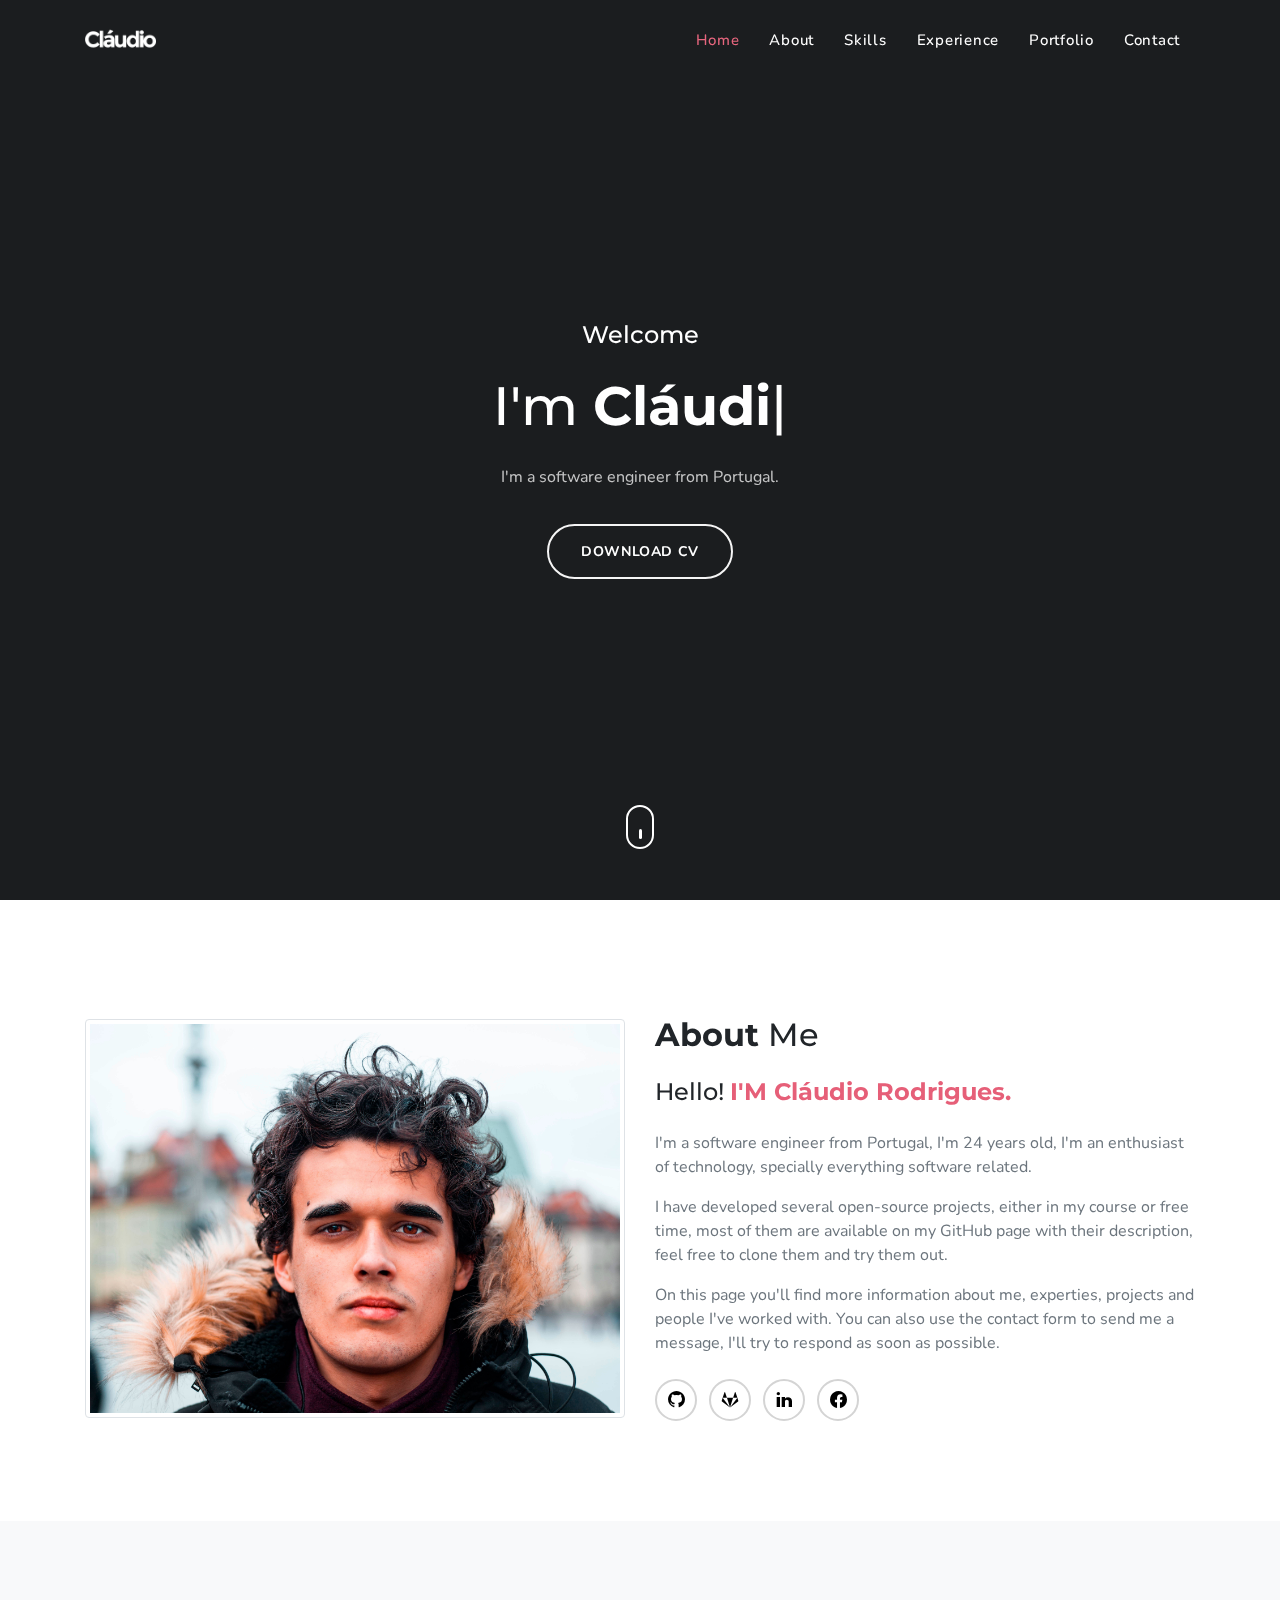
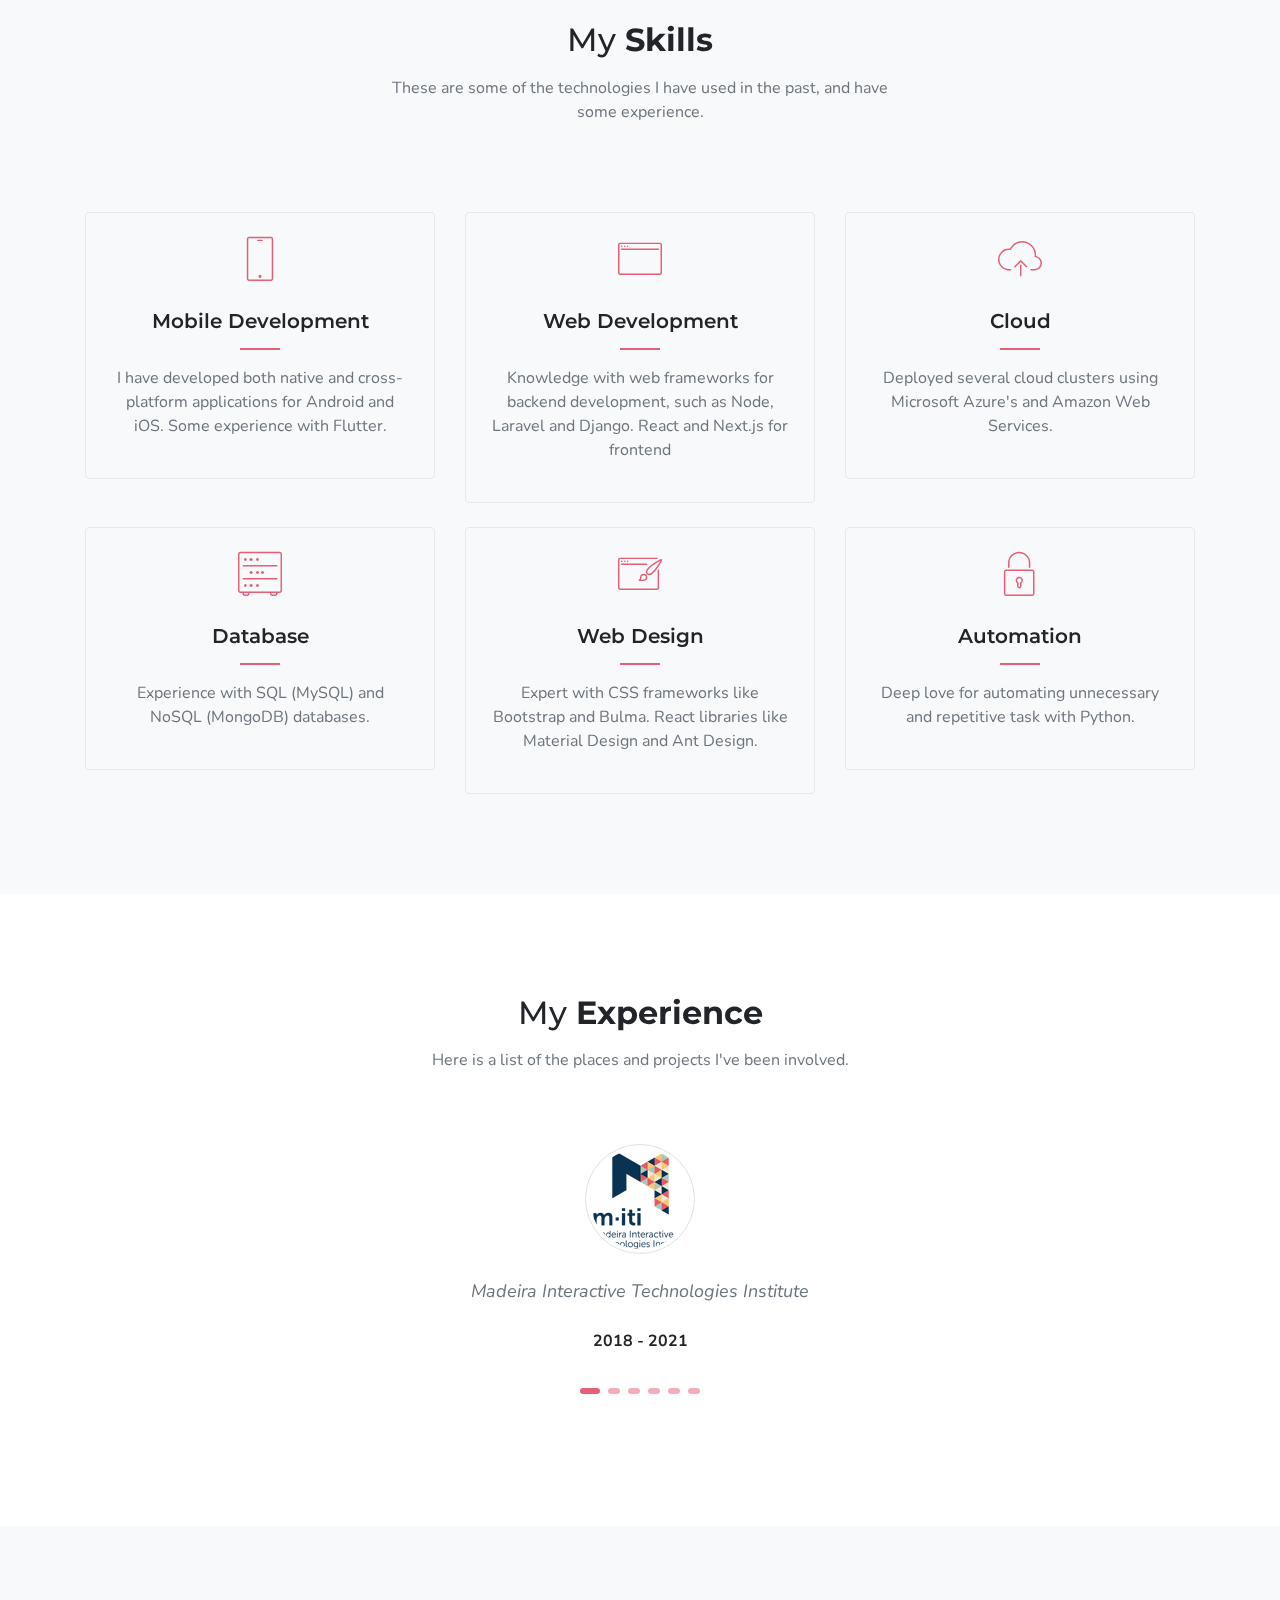
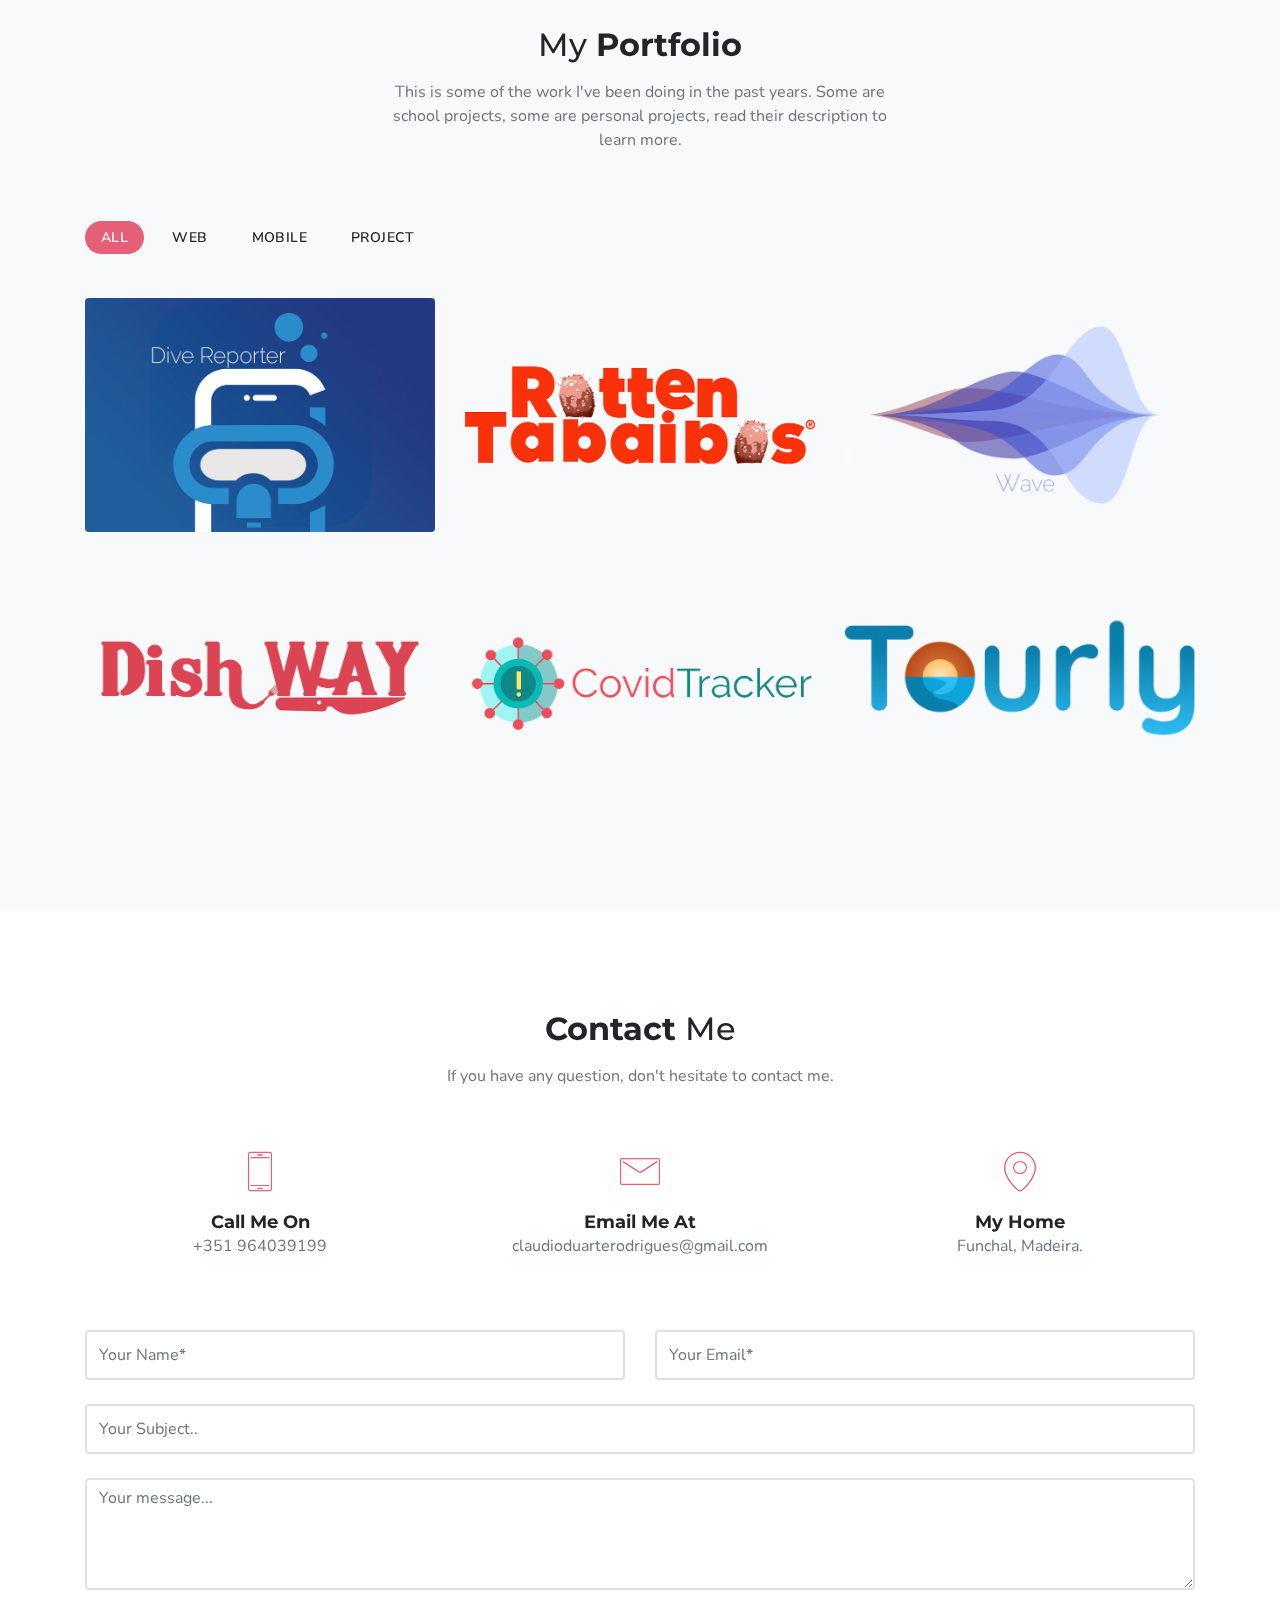
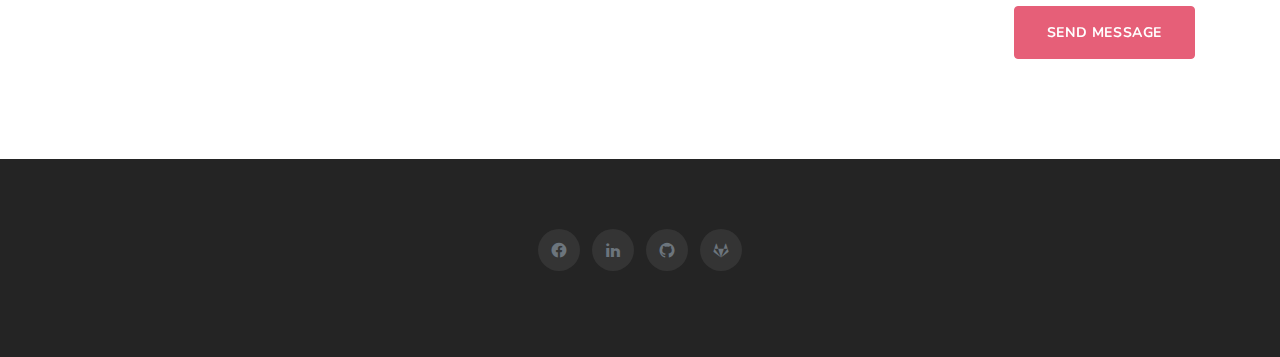
==== commit 5505d8da: "Add untile logo" ====
--- a/index.html
+++ b/index.html
@@ -291,7 +291,7 @@
                                     Technologies Institute
                                 </p>
                                 <p class="client_name text-center mb-0 mt-4"> <span class="font-weight-bold">2018 -
-                                        present</span></p>
+                                        2021</span></p>
                             </div>
                         </div>
                         <div class="text-center testi_boxes mx-auto">
@@ -306,7 +306,7 @@
                                 <p class="client_review font-italic mt-4 text-center text-muted">University of Madeira
                                 </p>
                                 <p class="client_name text-center mb-0 mt-4"><span class="font-weight-bold">2016 -
-                                        present</span></p>
+                                        2021</span></p>
                             </div>
                         </div>
                         <div class="text-center testi_boxes mx-auto">
@@ -351,6 +351,21 @@
                                 <p class="client_review font-italic mt-4 text-center text-muted">Elgoritmo
                                 </p>
                                 <p class="client_name text-center mb-0 mt-4"><span class="font-weight-bold">2021 - 2022</span>
+                                </p>
+                            </div>
+                        </div>
+                        <div class="text-center testi_boxes mx-auto">
+                            <div class="tam_testi_icon text-custom">
+                                <!-- <i class="mbri-quote-left"></i> -->
+                            </div>
+                            <div class="mt-2">
+                                <div>
+                                    <img src="images/untile.png" alt=""
+                                        class="mx-auto img-thumbnail img-fluid d-block rounded-circle">
+                                </div>
+                                <p class="client_review font-italic mt-4 text-center text-muted">Untile
+                                </p>
+                                <p class="client_name text-center mb-0 mt-4"><span class="font-weight-bold">2021 - Present</span>
                                 </p>
                             </div>
                         </div>
